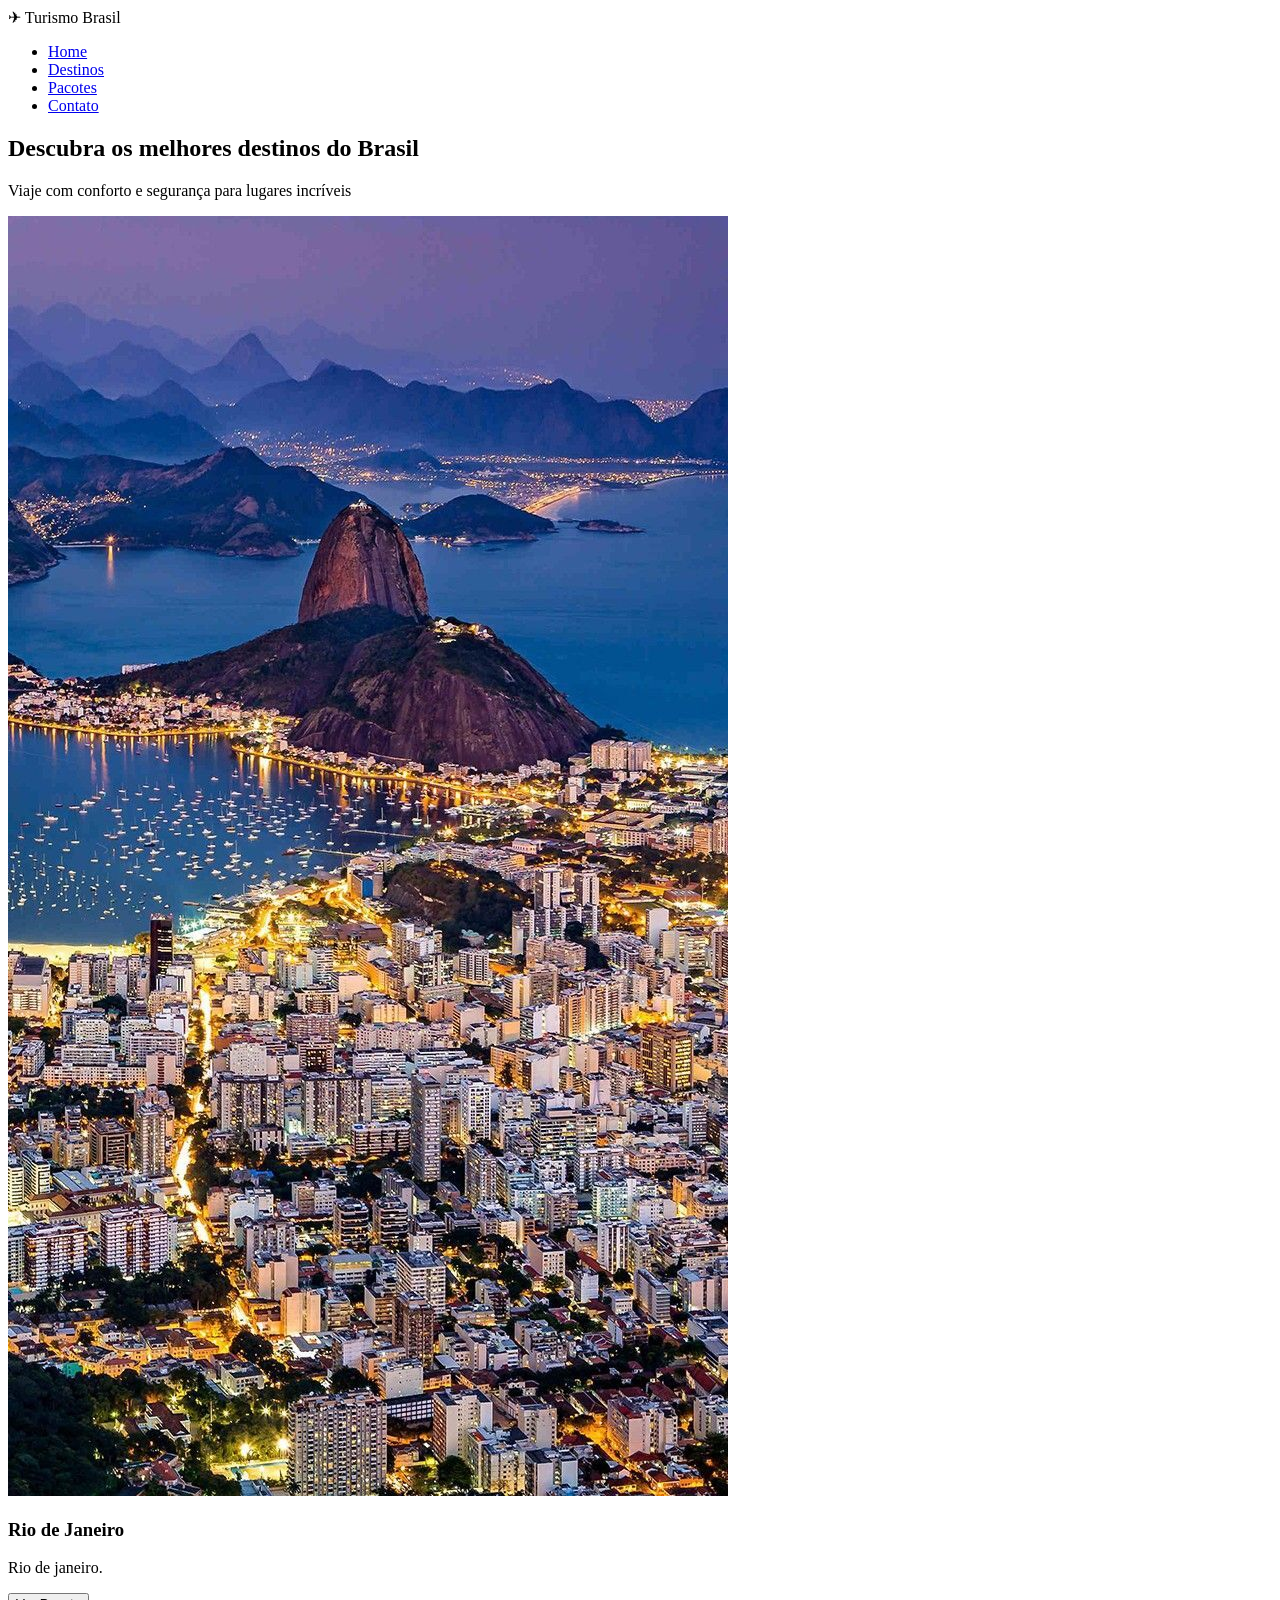
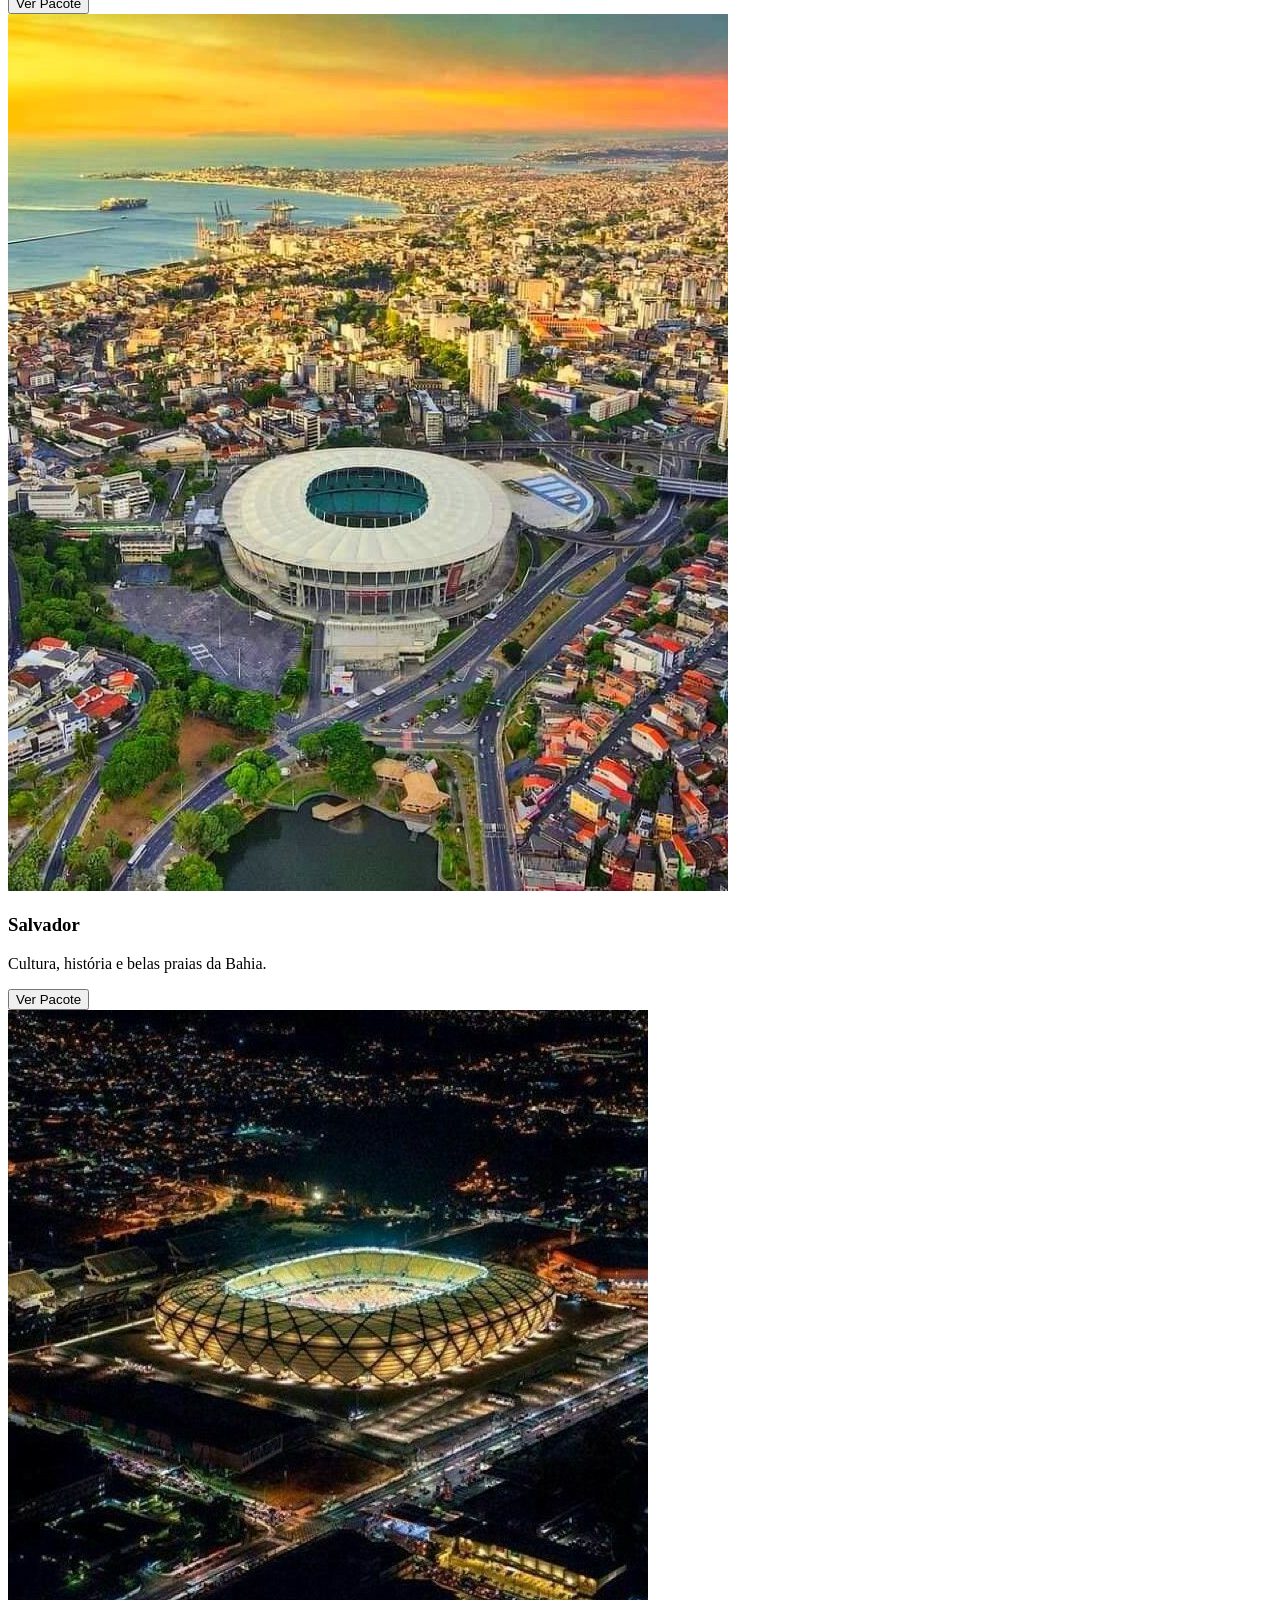
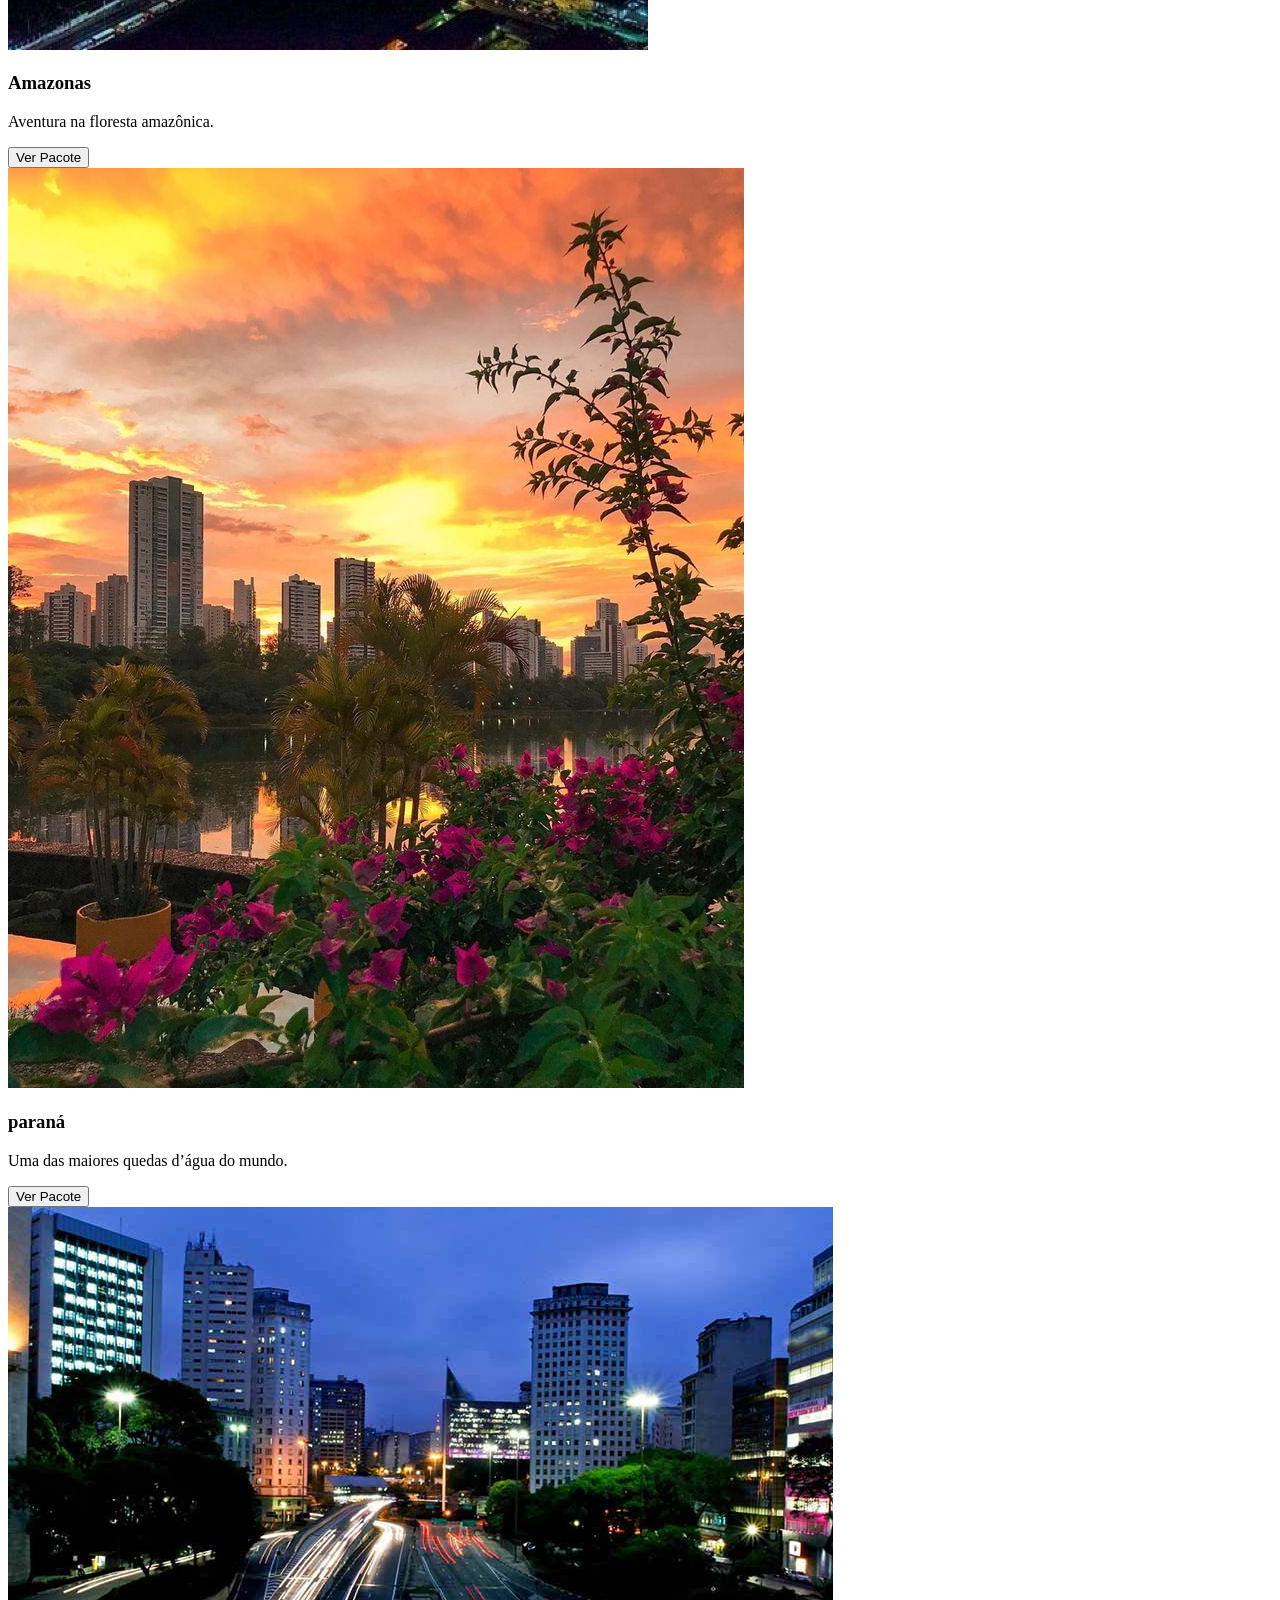
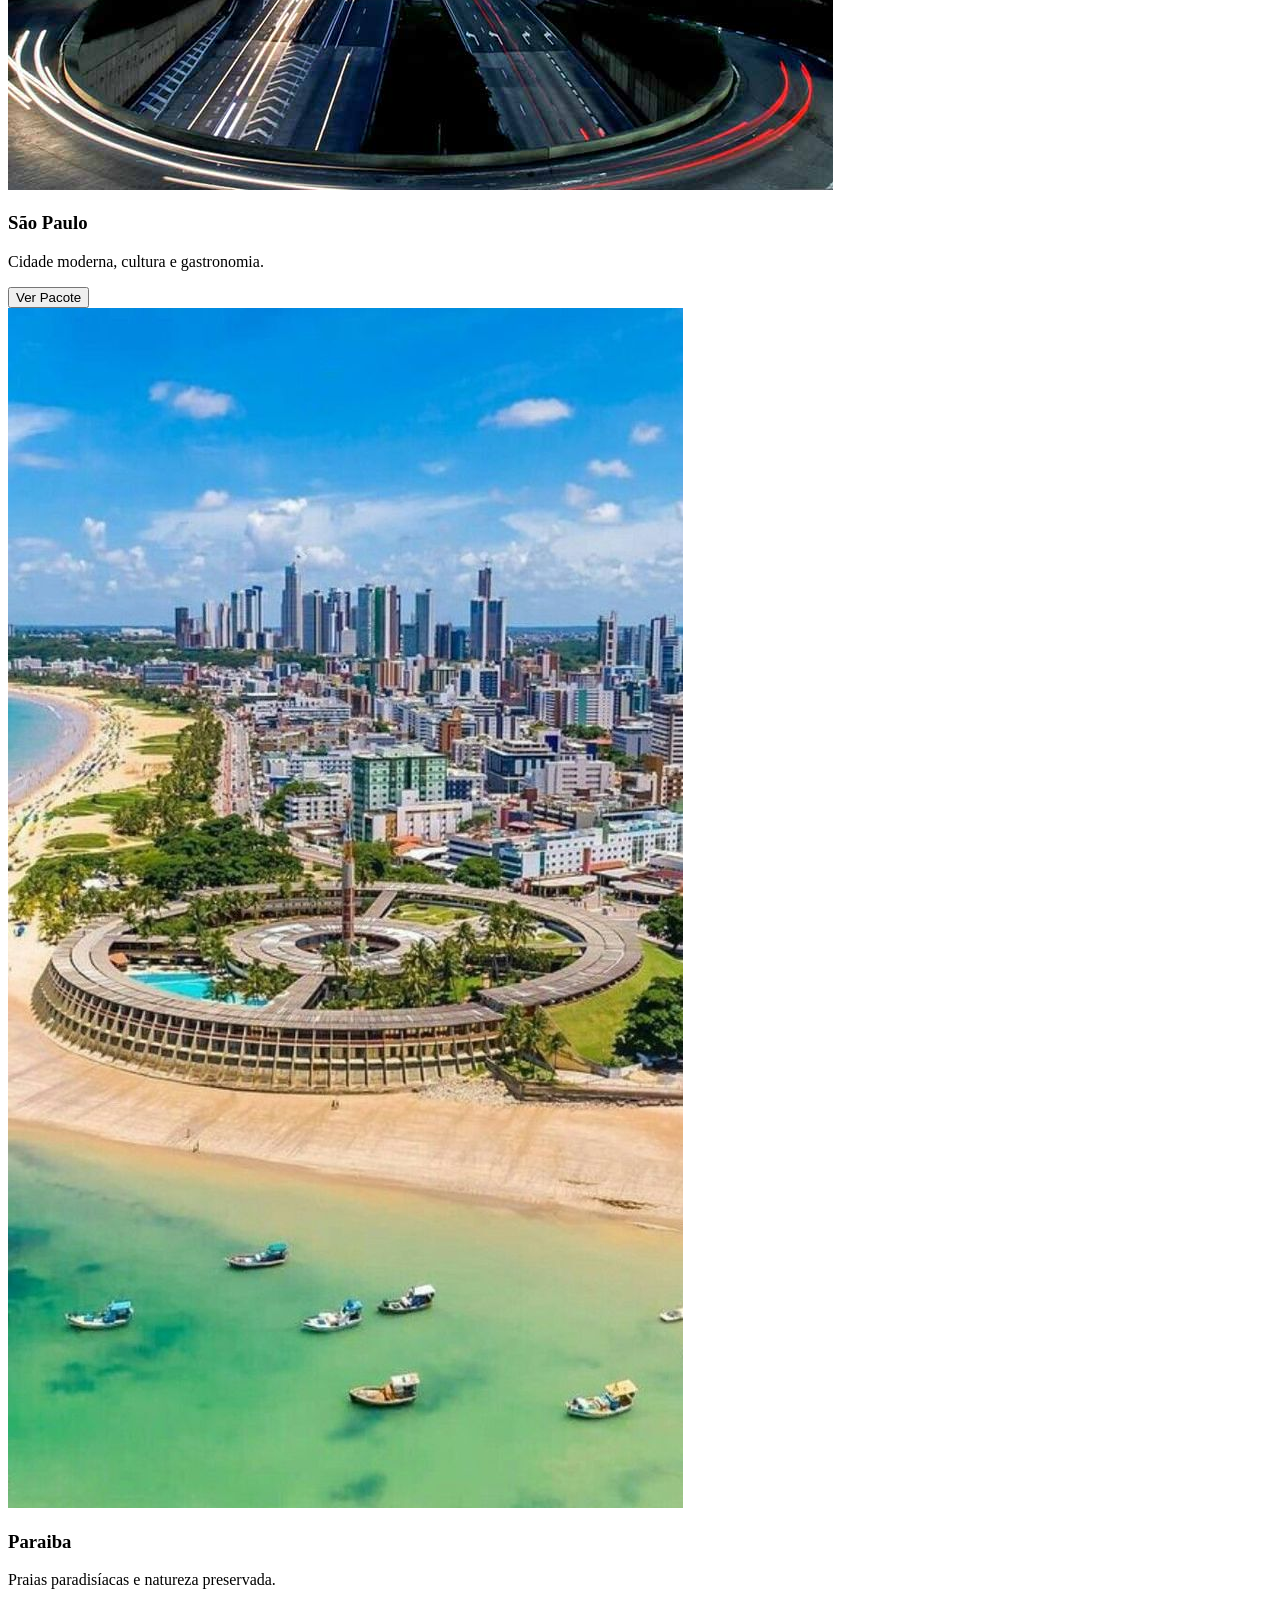
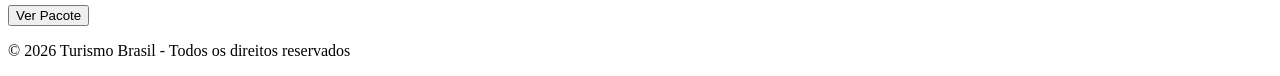
==== destino.html @ 393a5b7a "Add files via upload" ====
<!DOCTYPE html>
<html lang="pt-br">
<head>
  <meta charset="UTF-8">
  <meta name="viewport" content="width=device-width, initial-scale=1.0">
  <title>Destinos - Agência de Turismo</title>
  <link rel="stylesheet" href="/css/destino.css">
</head>
<body>


    <div class="logo">✈ Turismo Brasil</div>
    <nav>
      <ul>
        <li><a href="#">Home</a></li>
        <li><a href="#" class="active">Destinos</a></li>
        <li><a href="#">Pacotes</a></li>
        <li><a href="#">Contato</a></li>
      </ul>
    </nav>
  </header>

  <!-- BANNER -->
  <section class="banner">
    <h1>Descubra os melhores destinos do Brasil</h1>
    <p>Viaje com conforto e segurança para lugares incríveis</p>
  </section>

  <!-- DESTINOS -->
  <section class="destinos">
    
    <div class="card">
      <img src="/imagens/riodejaneiro.jpg" alt="Rio de Janeiro">
      <h3>Rio de Janeiro</h3>
      <p>Rio de janeiro.</p>
      <button>Ver Pacote</button>
    </div>

    <div class="card">
      <img src="/imagens/salvador.jpg" alt="Salvador">
      <h3>Salvador</h3>
      <p>Cultura, história e belas praias da Bahia.</p>
      <button>Ver Pacote</button>
    </div>

    <div class="card">
      <img src="/imagens/Meu-país-Manaus-❤__-Arena-da-Amazônia.jpg" alt="Amazonas">
      <h3>Amazonas</h3>
      <p>Aventura na floresta amazônica.</p>
      <button>Ver Pacote</button>
    </div>

    <div class="card">
      <img src="/imagens/Londrina_-Paraná-_negociosbrasil-_negocios-_oportunidades-_londrina-_parana-Foto_-_cenali.jpg" alt="Foz do Iguaçu">
      <h3>paraná</h3>
      <p>Uma das maiores quedas d’água do mundo.</p>
      <button>Ver Pacote</button>
    </div>

    <div class="card">
      <img src="/imagens/he.jpg" alt="São Paulo">
      <h3>São Paulo</h3>
      <p>Cidade moderna, cultura e gastronomia.</p>
      <button>Ver Pacote</button>
    </div>

    <div class="card">
      <img src="/imagens/João Pessoa_Paraíba.jpg" alt="Paraiba ">
      <h3>Paraiba</h3>
      <p>Praias paradisíacas e natureza preservada.</p>
      <button>Ver Pacote</button>
    </div>

  </section>

  <!-- RODAPÉ -->
  <footer>
    <p>© 2026 Turismo Brasil - Todos os direitos reservados</p>
  </footer>

</body>
</html>
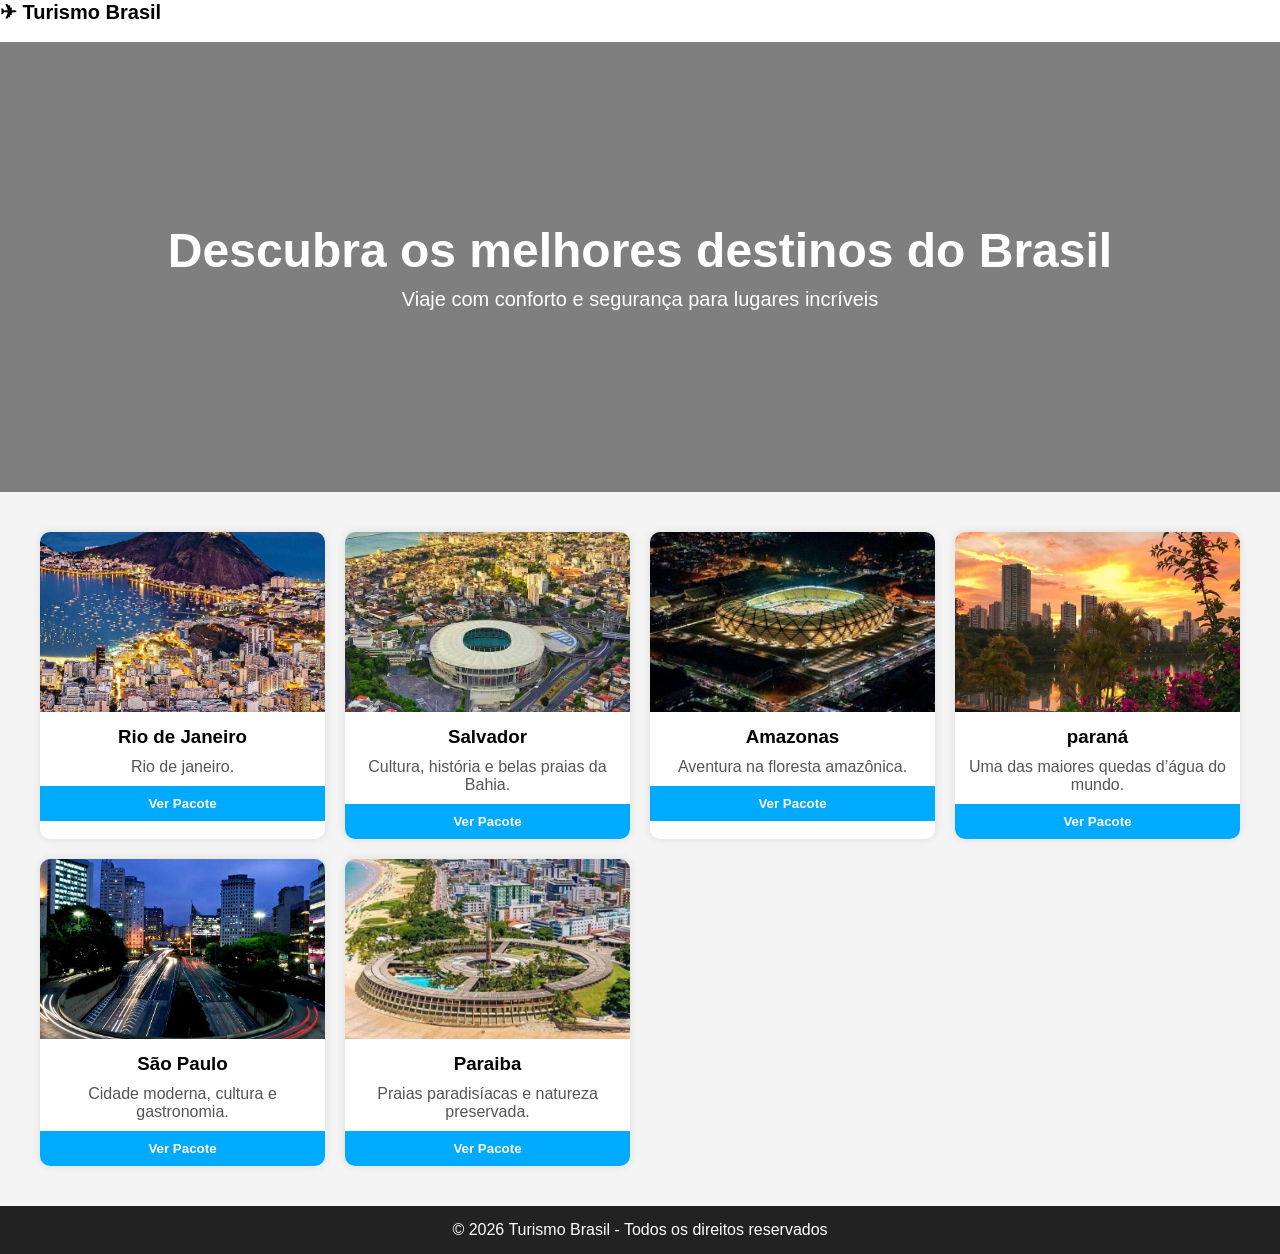
==== commit 67ea0937: "Update destino.html" ====
--- a/destino.html
+++ b/destino.html
@@ -4,7 +4,7 @@
   <meta charset="UTF-8">
   <meta name="viewport" content="width=device-width, initial-scale=1.0">
   <title>Destinos - Agência de Turismo</title>
-  <link rel="stylesheet" href="/css/destino.css">
+  <link rel="stylesheet" href="destino.css">
 </head>
 <body>
 
@@ -12,10 +12,10 @@
     <div class="logo">✈ Turismo Brasil</div>
     <nav>
       <ul>
-        <li><a href="#">Home</a></li>
+        <li><a href="index.html">Home</a></li>
         <li><a href="#" class="active">Destinos</a></li>
-        <li><a href="#">Pacotes</a></li>
-        <li><a href="#">Contato</a></li>
+        <li><a href="pacotes.html">Pacotes</a></li>
+        <li><a href="reserva.html">Contato</a></li>
       </ul>
     </nav>
   </header>
@@ -30,42 +30,42 @@
   <section class="destinos">
     
     <div class="card">
-      <img src="/imagens/riodejaneiro.jpg" alt="Rio de Janeiro">
+      <img src="imagens/riodejaneiro.jpg" alt="Rio de Janeiro">
       <h3>Rio de Janeiro</h3>
       <p>Rio de janeiro.</p>
       <button>Ver Pacote</button>
     </div>
 
     <div class="card">
-      <img src="/imagens/salvador.jpg" alt="Salvador">
+      <img src="imagens/salvador.jpg" alt="Salvador">
       <h3>Salvador</h3>
       <p>Cultura, história e belas praias da Bahia.</p>
       <button>Ver Pacote</button>
     </div>
 
     <div class="card">
-      <img src="/imagens/Meu-país-Manaus-❤__-Arena-da-Amazônia.jpg" alt="Amazonas">
+      <img src="imagens/Meu-país-Manaus-❤__-Arena-da-Amazônia.jpg" alt="Amazonas">
       <h3>Amazonas</h3>
       <p>Aventura na floresta amazônica.</p>
       <button>Ver Pacote</button>
     </div>
 
     <div class="card">
-      <img src="/imagens/Londrina_-Paraná-_negociosbrasil-_negocios-_oportunidades-_londrina-_parana-Foto_-_cenali.jpg" alt="Foz do Iguaçu">
+      <img src="imagens/Londrina_-Paraná-_negociosbrasil-_negocios-_oportunidades-_londrina-_parana-Foto_-_cenali.jpg" alt="Foz do Iguaçu">
       <h3>paraná</h3>
       <p>Uma das maiores quedas d’água do mundo.</p>
       <button>Ver Pacote</button>
     </div>
 
     <div class="card">
-      <img src="/imagens/he.jpg" alt="São Paulo">
+      <img src="imagens/he.jpg" alt="São Paulo">
       <h3>São Paulo</h3>
       <p>Cidade moderna, cultura e gastronomia.</p>
       <button>Ver Pacote</button>
     </div>
 
     <div class="card">
-      <img src="/imagens/João Pessoa_Paraíba.jpg" alt="Paraiba ">
+      <img src="imagens/João Pessoa_Paraíba.jpg" alt="Paraiba ">
       <h3>Paraiba</h3>
       <p>Praias paradisíacas e natureza preservada.</p>
       <button>Ver Pacote</button>
@@ -79,4 +79,4 @@
   </footer>
 
 </body>
-</html>+</html>
--- a/destino.css
+++ b/destino.css
@@ -0,0 +1,148 @@
+* {
+  margin: 0;
+  padding: 0;
+  box-sizing: border-box;
+  font-family: Arial, sans-serif;
+}
+
+/* MENU */
+header {
+  background: #00aaff;
+  color: white;
+  display: flex;
+  justify-content: space-between;
+  align-items: center;
+  padding: 15px 40px;
+}
+
+.logo {
+  font-size: 20px;
+  font-weight: bold;
+}
+
+nav ul {
+  list-style: none;
+  display: flex;
+  gap: 20px;
+}
+
+nav ul li a {
+  text-decoration: none;
+  color: white;
+  font-weight: bold;
+}
+
+nav ul li a.active {
+  border-bottom: 2px solid white;
+}
+
+/* BANNER */
+.banner {
+  background: url'') no-repeat center;
+  background-size: cover;
+  color: white;
+  text-align: center;
+  padding: 100px 20px;
+}
+
+.banner h1 {
+  font-size: 40px;
+}
+
+.banner p {
+  font-size: 18px;
+}.banner {
+  position: relative;
+  background: url('https://source.unsplash.com/1600x500/?travel,brazil,beach') no-repeat center;
+  background-size: cover;
+  height: 450px;
+  display: flex;
+  flex-direction: column;
+  justify-content: center;
+  align-items: center;
+  text-align: center;
+  color: white;
+  padding: 20px;
+}
+
+/* ESCURECER A IMAGEM (DEIXA O TEXTO MAIS LEGÍVEL) */
+.banner::before {
+  content: "";
+  position: absolute;
+  top: 0;
+  left: 0;
+  width: 100%;
+  height: 100%;
+  background: rgba(0, 0, 0, 0.5);
+}
+
+/* TEXTO FICA ACIMA DO OVERLAY */
+.banner h1,
+.banner p {
+  position: relative;
+  z-index: 1;
+}
+
+.banner h1 {
+  font-size: 48px;
+  margin-bottom: 10px;
+}
+
+.banner p {
+  font-size: 20px;
+  max-width: 600px;
+}
+
+/* DESTINOS */
+.destinos {
+  display: grid;
+  grid-template-columns: repeat(auto-fit, minmax(250px, 1fr));
+  gap: 20px;
+  padding: 40px;
+  background: #f4f4f4;
+}
+
+.card {
+  background: white;
+  border-radius: 10px;
+  overflow: hidden;
+  box-shadow: 0 0 10px rgba(0,0,0,0.1);
+  text-align: center;
+}
+
+.card img {
+  width: 100%;
+  height: 180px;
+  object-fit: cover;
+}
+
+.card h3 {
+  margin: 10px 0;
+}
+
+.card p {
+  padding: 0 10px 10px;
+  color: #555;
+}
+
+.card button {
+  background: #00aaff;
+  color: white;
+  border: none;
+  padding: 10px;
+  width: 100%;
+  cursor: pointer;
+  font-weight: bold;
+}
+
+.card button:hover {
+  background: #0088cc;
+}
+
+/* RODAPÉ */
+footer {
+  text-align: center;
+  padding: 15px;
+  background: #222;
+  color: white;
+}
